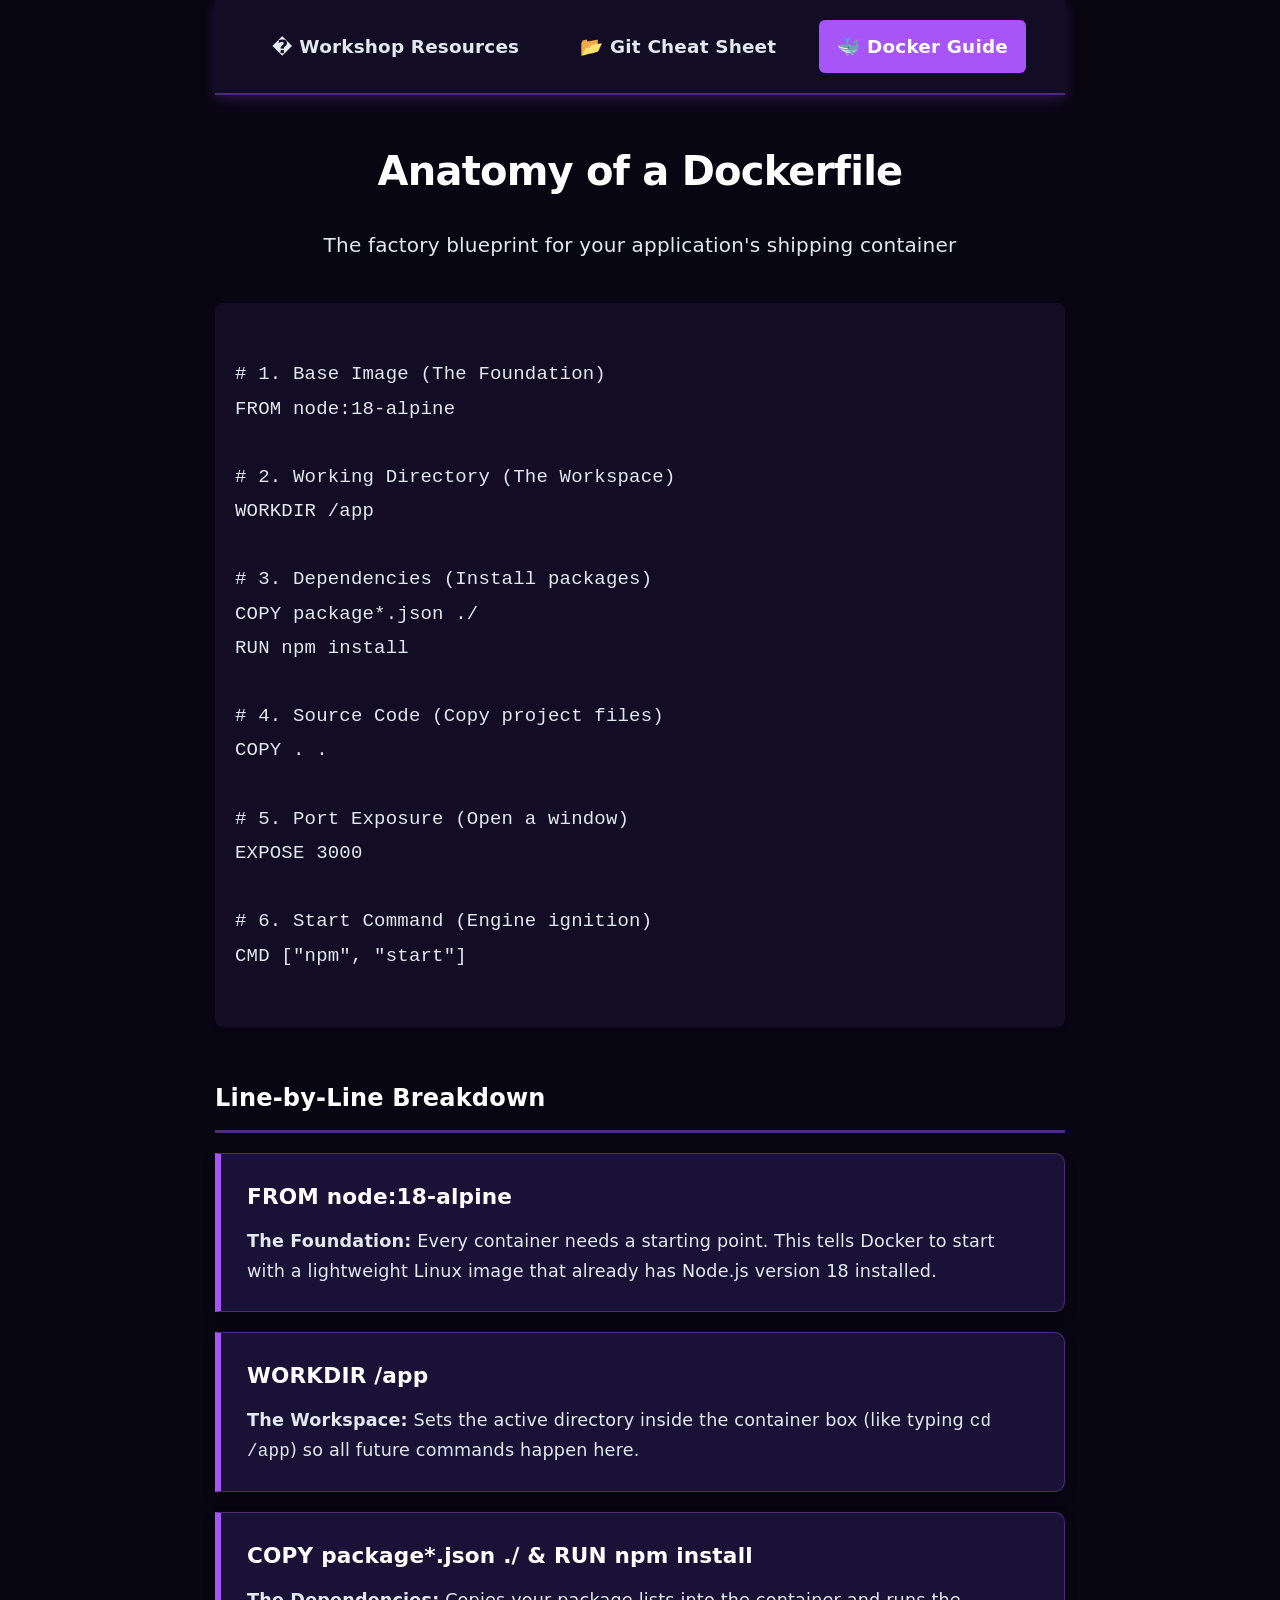
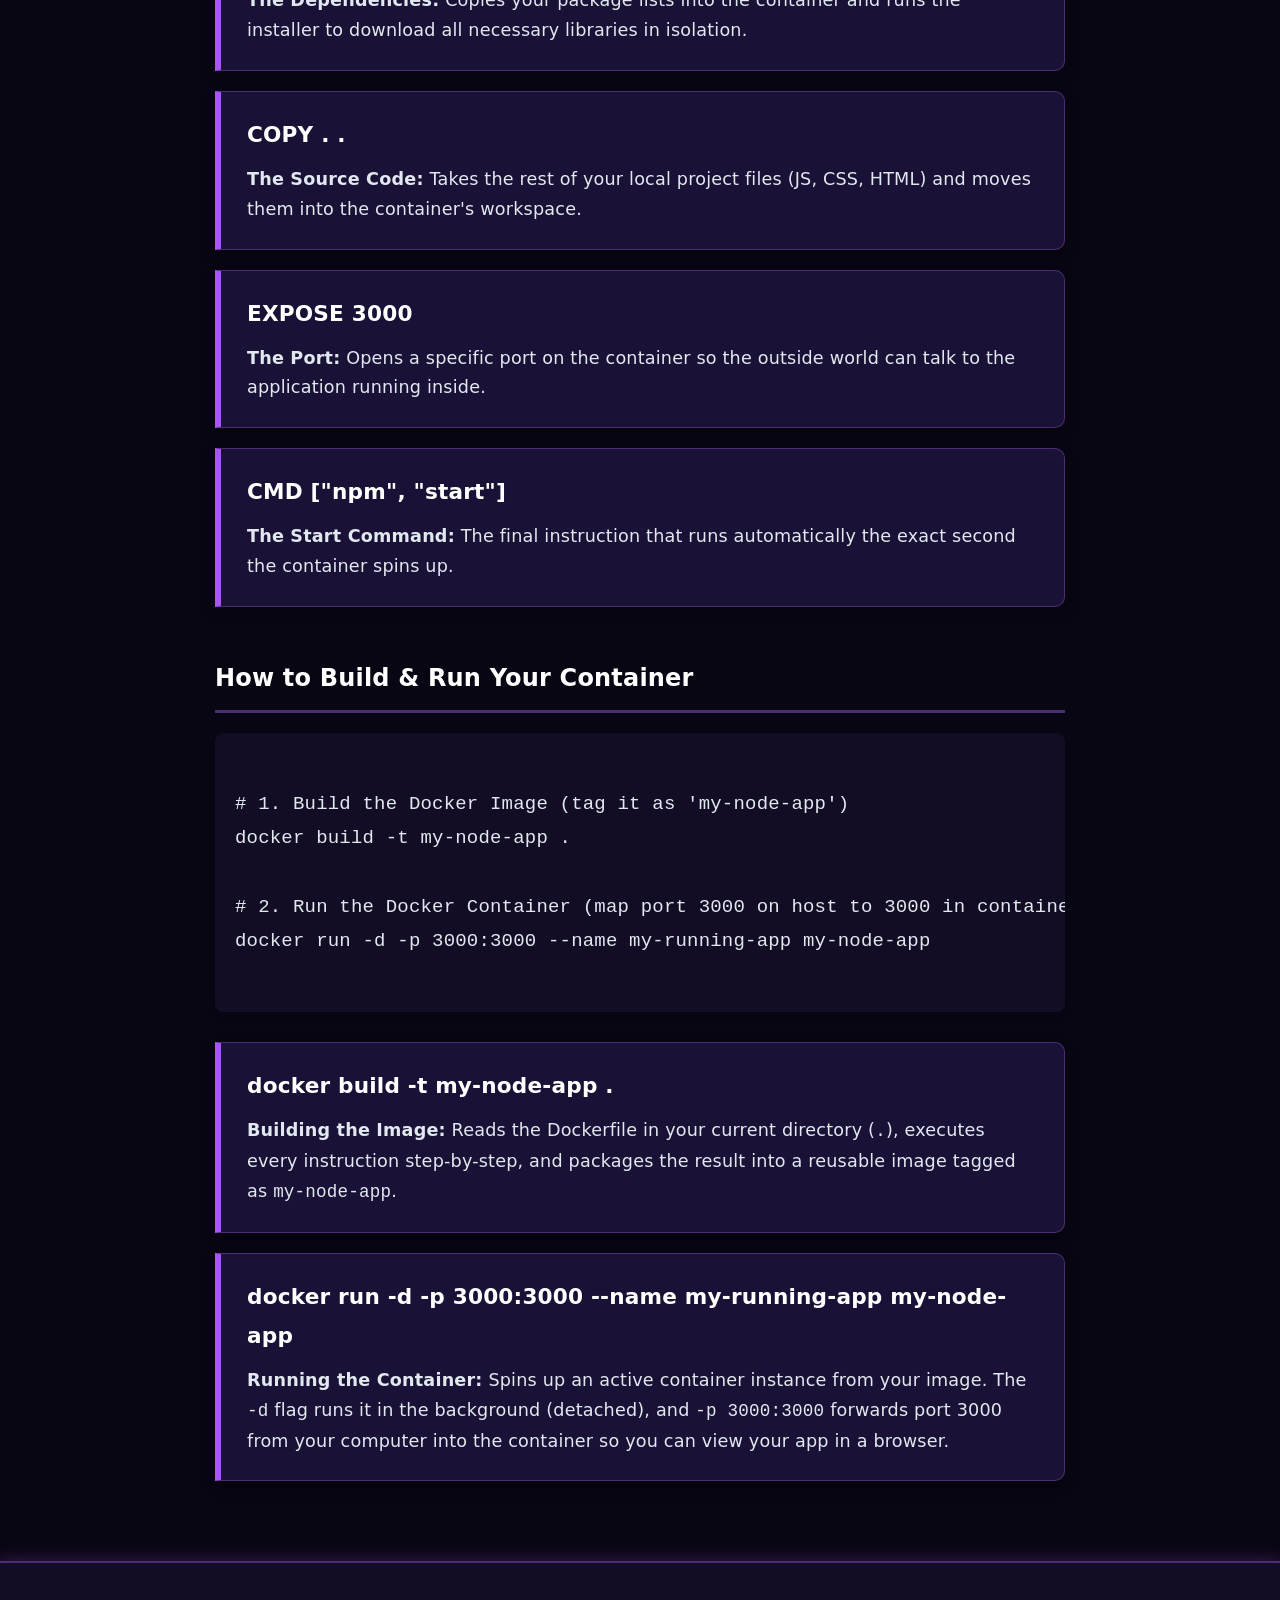
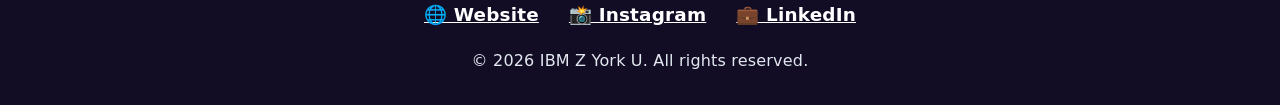
==== Docker.html @ 0e74eb6d "file updated nameing, style, and new page" ====
<!DOCTYPE html>
<html lang="en">
<head>
    <meta charset="UTF-8">
    <meta name="viewport" content="width=device-width, initial-scale=1.0">
    <title>Anatomy of a Dockerfile | IBM Z DevOps</title>
    <link rel="stylesheet" href="style.css">
</head>
<body>

<div class="container">
    <!-- Menu Bar -->
    <nav class="navbar">
        <a href="index.html">� Workshop Resources</a>
        <a href="Git.html">📂 Git Cheat Sheet</a>
        <a href="Docker.html" class="active">🐳 Docker Guide</a>
    </nav>

    <h1>Anatomy of a Dockerfile</h1>
    <p class="subtitle">The factory blueprint for your application's shipping container</p>

    <!-- Raw Dockerfile Display -->
    <div class="dockerfile-box">
        <code>
# 1. Base Image (The Foundation)
FROM node:18-alpine

# 2. Working Directory (The Workspace)
WORKDIR /app

# 3. Dependencies (Install packages)
COPY package*.json ./
RUN npm install

# 4. Source Code (Copy project files)
COPY . .

# 5. Port Exposure (Open a window)
EXPOSE 3000

# 6. Start Command (Engine ignition)
CMD ["npm", "start"]
        </code>
    </div>

    <h2 class="section-title">Line-by-Line Breakdown</h2>

    <div class="card">
        <h3>FROM node:18-alpine</h3>
        <p><strong>The Foundation:</strong> Every container needs a starting point. This tells Docker to start with a lightweight Linux image that already has Node.js version 18 installed.</p>
    </div>

    <div class="card">
        <h3>WORKDIR /app</h3>
        <p><strong>The Workspace:</strong> Sets the active directory inside the container box (like typing <code>cd /app</code>) so all future commands happen here.</p>
    </div>

    <div class="card">
        <h3>COPY package*.json ./ & RUN npm install</h3>
        <p><strong>The Dependencies:</strong> Copies your package lists into the container and runs the installer to download all necessary libraries in isolation.</p>
    </div>

    <div class="card">
        <h3>COPY . .</h3>
        <p><strong>The Source Code:</strong> Takes the rest of your local project files (JS, CSS, HTML) and moves them into the container's workspace.</p>
    </div>

    <div class="card">
        <h3>EXPOSE 3000</h3>
        <p><strong>The Port:</strong> Opens a specific port on the container so the outside world can talk to the application running inside.</p>
    </div>

    <div class="card">
        <h3>CMD ["npm", "start"]</h3>
        <p><strong>The Start Command:</strong> The final instruction that runs automatically the exact second the container spins up.</p>
    </div>

    <h2 class="section-title">How to Build & Run Your Container</h2>

    <div class="dockerfile-box">
        <code>
# 1. Build the Docker Image (tag it as 'my-node-app')
docker build -t my-node-app .

# 2. Run the Docker Container (map port 3000 on host to 3000 in container)
docker run -d -p 3000:3000 --name my-running-app my-node-app
        </code>
    </div>

    <div class="card">
        <h3>docker build -t my-node-app .</h3>
        <p><strong>Building the Image:</strong> Reads the Dockerfile in your current directory (<code>.</code>), executes every instruction step-by-step, and packages the result into a reusable image tagged as <code>my-node-app</code>.</p>
    </div>

    <div class="card">
        <h3>docker run -d -p 3000:3000 --name my-running-app my-node-app</h3>
        <p><strong>Running the Container:</strong> Spins up an active container instance from your image. The <code>-d</code> flag runs it in the background (detached), and <code>-p 3000:3000</code> forwards port 3000 from your computer into the container so you can view your app in a browser.</p>
    </div>

</div>

<!-- Footer Section -->
<footer class="footer">
    <div class="footer-links">
        <a href="https://ibm-z-york-u-website-nu.vercel.app/" target="_blank">🌐 Website</a>
        <a href="https://www.instagram.com/ibmzyorku/" target="_blank">📸 Instagram</a>
        <a href="https://www.linkedin.com/company/ibmzyorku" target="_blank">💼 LinkedIn</a>
    </div>
    <p>&copy; 2026 IBM Z York U. All rights reserved.</p>
</footer>

</body>
</html>
---- style.css ----
:root {
            --primary: #120c24;       /* Deep Rich Purple-Slate for Nav/Footer */
            --bg: #090614;            /* Deep Dark Mode Purple-Tinted Background */
            --card-bg: #1a1236;       /* Dark Purple Card Background */
            --accent: #a855f7;        /* Vibrant Purple Accent */
            --accent-hover: #c084fc;  /* Bright Purple for Hover */
            --text: #ffffff;          /* Pure White Text for Maximum Readability */
            --text-muted: #e2e8f0;    /* High-Contrast Light Muted Text */
            --border: #4c2c72;        /* Purple-Tinted Border Color */
        }
        body {
            font-family: 'Inter', system-ui, -apple-system, BlinkMacSystemFont, "Segoe UI", Roboto, Helvetica, Arial, sans-serif;
            background-color: var(--bg);
            color: var(--text);
            font-size: 19px;           /* Larger base font size for readability */
            line-height: 1.8;         /* Generous line spacing */
            letter-spacing: 0.01em;
            margin: 0;
            padding: 0;
            display: flex;
            flex-direction: column;
            min-height: 100vh;
            -webkit-font-smoothing: antialiased;
        }
        /* Full-Width Navigation Menu Bar */
        .navbar {
            display: flex;
            justify-content: center;
            gap: 25px;
            background-color: var(--primary);
            padding: 20px;
            width: 100%;
            box-sizing: border-box;
            box-shadow: 0 4px 12px rgba(168, 85, 247, 0.2);
            border-bottom: 2px solid var(--border);
            margin-bottom: 40px;
        }
        .navbar a {
            color: var(--text-muted);
            text-decoration: none;
            font-weight: 700;
            font-size: 1.15rem;
            padding: 10px 18px;
            border-radius: 6px;
            transition: background 0.2s, color 0.2s;
        }
        .navbar a:hover {
            background-color: var(--accent);
            color: #ffffff;
        }
        .navbar a.active {
            background-color: var(--accent);
            color: #ffffff;
        }
        .container {
            max-width: 850px;
            margin: 0 auto;
            flex: 1;
            width: 90%;
            box-sizing: border-box;
        }
         .dockerfile-box {
            background-color: var(--primary);
            color: #e2e8f0;
            padding: 20px;
            border-radius: 8px;
            font-family: monospace;
            overflow-x: auto;
            margin-bottom: 30px;
            box-shadow: 0 4px 6px rgba(0,0,0,0.1);
        }
        .dockerfile-box code {
            display: block;
            white-space: pre;
        }
        h1 {
            color: var(--text);
            text-align: center;
            font-size: 2.5rem;
            font-weight: 800;
            margin-bottom: 12px;
            letter-spacing: -0.02em;
        }
        .subtitle {
            text-align: center;
            color: var(--text-muted);
            font-size: 1.25rem;
            margin-bottom: 40px;
            font-weight: 500;
        }
        .section-title {
            color: var(--text);
            font-size: 1.5rem;
            font-weight: 700;
            border-bottom: 3px solid var(--border);
            padding-bottom: 10px;
            margin-top: 50px;
        }
        .card {
            background-color: var(--card-bg);
            border-left: 6px solid var(--accent);
            padding: 24px 26px;
            margin-bottom: 20px;
            border-radius: 0 10px 10px 0;
            box-shadow: 0 6px 12px rgba(0, 0, 0, 0.4);
            border-top: 1px solid var(--border);
            border-right: 1px solid var(--border);
            border-bottom: 1px solid var(--border);
        }
        .card h3 {
            margin: 0 0 10px 0;
            color: var(--text);
            font-family: inherit;
            font-size: 1.35rem;
            font-weight: 700;
        }
        .card p {
            margin: 0;
            color: var(--text-muted);
            font-size: 1.1rem;
            line-height: 1.7;
        }
        .card a {
            color: var(--accent-hover);
            text-decoration: underline;
            font-weight: 700;
        }
        .card a:hover {
            color: #ffffff;
        }
        /* Footer Styles */
        .footer {
            background-color: var(--primary);
            color: var(--text-muted);
            text-align: center;
            padding: 35px 20px;
            margin-top: 60px;
            width: 100%;
            box-sizing: border-box;
            border-top: 2px solid var(--border);
            box-shadow: 0 -4px 12px rgba(168, 85, 247, 0.2);
        }
        .footer-links {
            display: flex;
            justify-content: center;
            gap: 30px;
            margin-bottom: 15px;
            flex-wrap: wrap;
        }
        .footer-links a {
            color: var(--text);
            text-decoration: underline;
            font-weight: 700;
            font-size: 1.15rem;
            transition: color 0.2s;
        }
        .footer-links a:hover {
            color: var(--accent-hover);
        }
        .footer p {
            margin: 0;
            font-size: 1rem;
            color: var(--text-muted);
        }
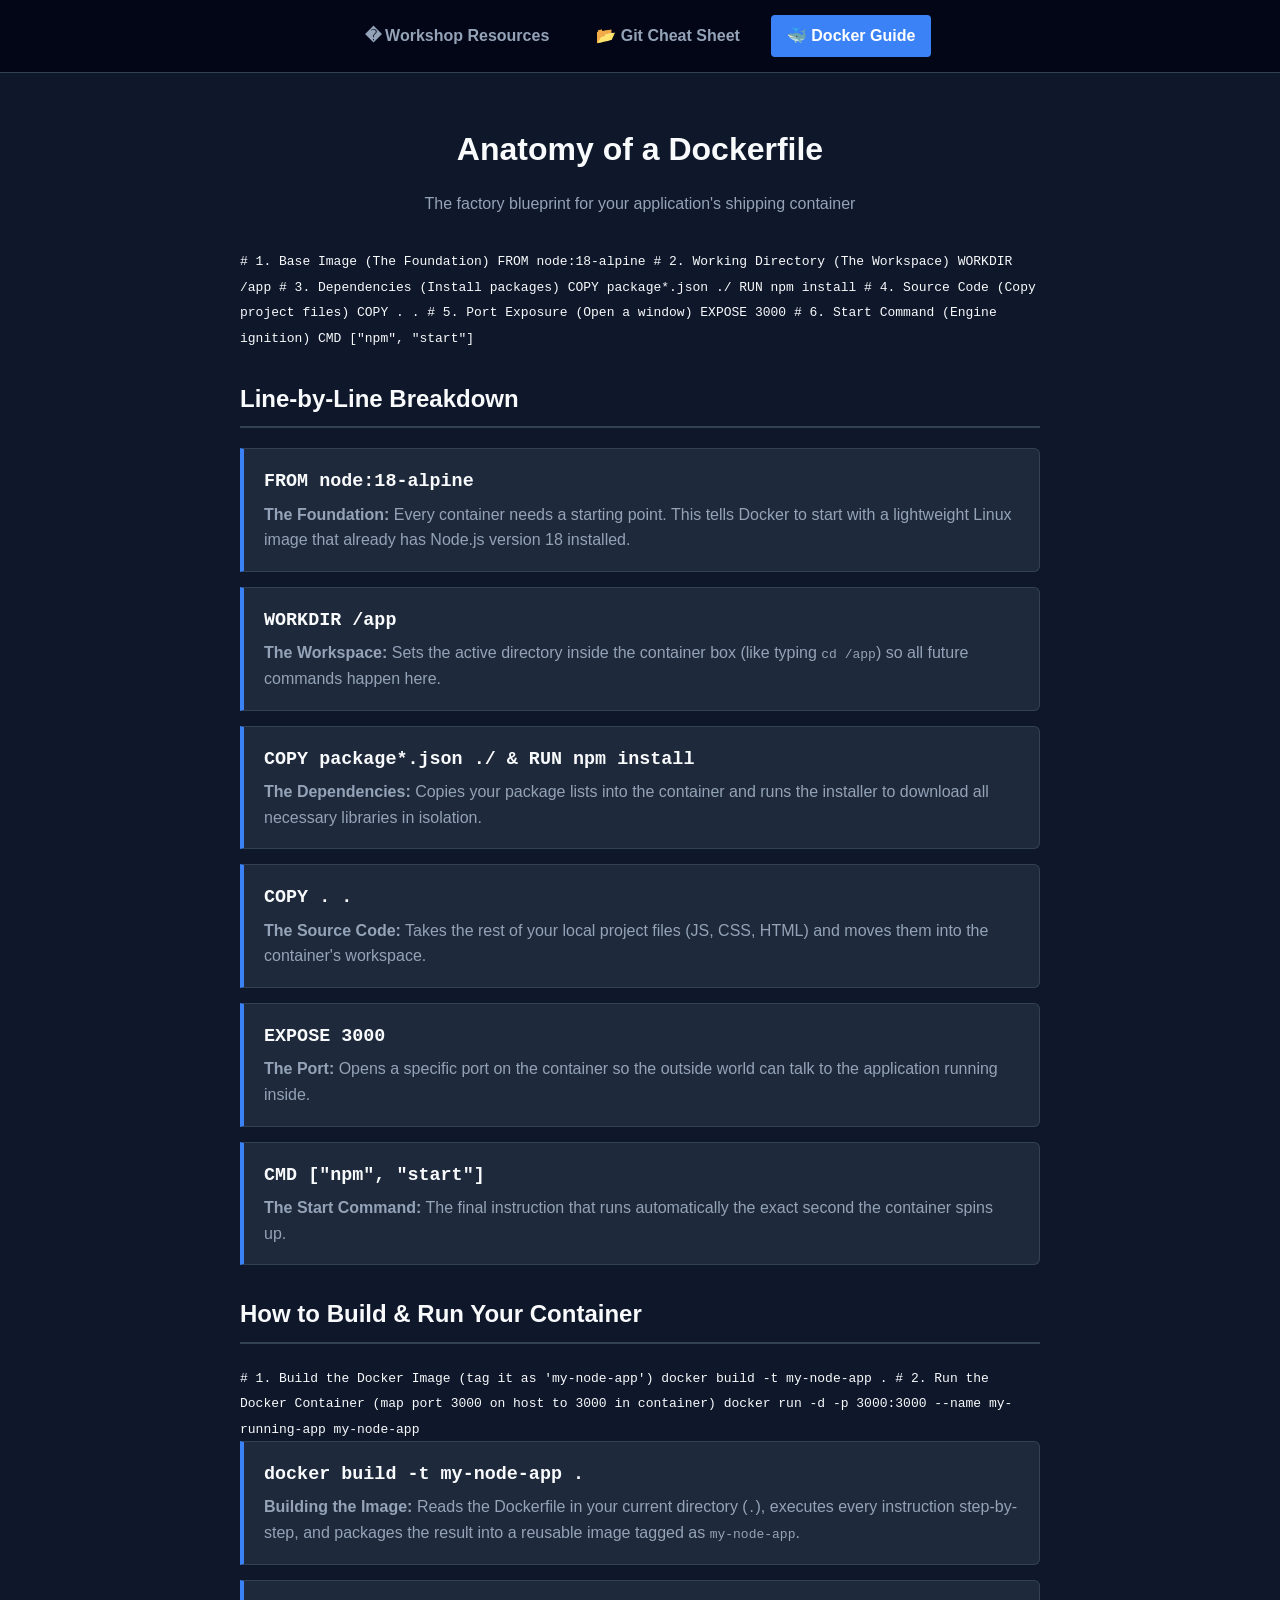
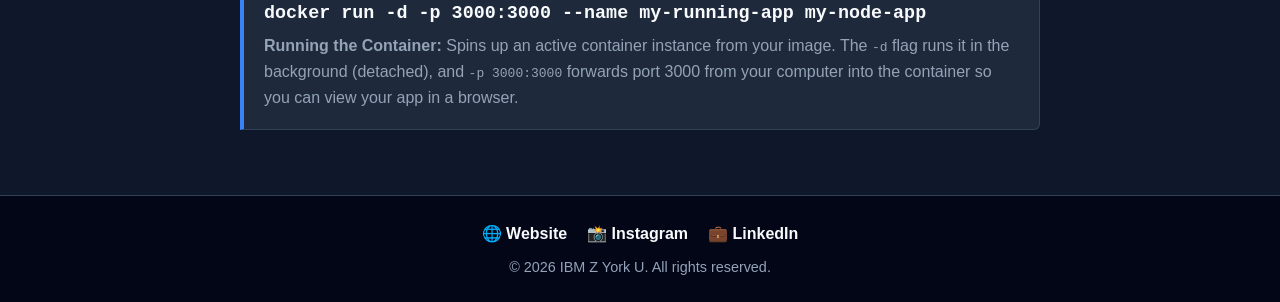
==== commit 1e00d5c7: "updating the style of the site" ====
--- a/Docker.html
+++ b/Docker.html
@@ -8,13 +8,15 @@
 </head>
 <body>
 
-<div class="container">
-    <!-- Menu Bar -->
+      <!-- Menu Bar -->
     <nav class="navbar">
         <a href="index.html">� Workshop Resources</a>
         <a href="Git.html">📂 Git Cheat Sheet</a>
         <a href="Docker.html" class="active">🐳 Docker Guide</a>
     </nav>
+    
+<div class="container">
+  
 
     <h1>Anatomy of a Dockerfile</h1>
     <p class="subtitle">The factory blueprint for your application's shipping container</p>
--- a/style.css
+++ b/style.css
@@ -1,164 +1,142 @@
 :root {
-            --primary: #120c24;       /* Deep Rich Purple-Slate for Nav/Footer */
-            --bg: #090614;            /* Deep Dark Mode Purple-Tinted Background */
-            --card-bg: #1a1236;       /* Dark Purple Card Background */
-            --accent: #a855f7;        /* Vibrant Purple Accent */
-            --accent-hover: #c084fc;  /* Bright Purple for Hover */
-            --text: #ffffff;          /* Pure White Text for Maximum Readability */
-            --text-muted: #e2e8f0;    /* High-Contrast Light Muted Text */
-            --border: #4c2c72;        /* Purple-Tinted Border Color */
+            --bg-color: #0f172a;        /* Sleek dark slate background */
+            --card-bg: #1e293b;       /* Dark gray for content boxes */
+            --text-main: #f8fafc;     /* Bright white for primary text */
+            --text-muted: #94a3b8;    /* Softer gray for subtitles */
+            --accent: #3b82f6;        /* Clean, professional blue */
+            --border-color: #334155;  /* Subtle line borders */
         }
+        
         body {
-            font-family: 'Inter', system-ui, -apple-system, BlinkMacSystemFont, "Segoe UI", Roboto, Helvetica, Arial, sans-serif;
-            background-color: var(--bg);
-            color: var(--text);
-            font-size: 19px;           /* Larger base font size for readability */
-            line-height: 1.8;         /* Generous line spacing */
-            letter-spacing: 0.01em;
+            font-family: Arial, sans-serif;
+            background-color: var(--bg-color);
+            color: var(--text-main);
+            line-height: 1.6;
             margin: 0;
             padding: 0;
             display: flex;
             flex-direction: column;
             min-height: 100vh;
-            -webkit-font-smoothing: antialiased;
         }
-        /* Full-Width Navigation Menu Bar */
+
+        /* Full-Width Navigation Bar */
         .navbar {
             display: flex;
             justify-content: center;
-            gap: 25px;
-            background-color: var(--primary);
-            padding: 20px;
+            gap: 15px;
+            background-color: #020617;
+            padding: 15px 20px;
             width: 100%;
             box-sizing: border-box;
-            box-shadow: 0 4px 12px rgba(168, 85, 247, 0.2);
-            border-bottom: 2px solid var(--border);
-            margin-bottom: 40px;
+            border-bottom: 1px solid var(--border-color);
+            margin-bottom: 30px;
         }
         .navbar a {
             color: var(--text-muted);
             text-decoration: none;
-            font-weight: 700;
-            font-size: 1.15rem;
-            padding: 10px 18px;
-            border-radius: 6px;
+            font-weight: bold;
+            padding: 8px 16px;
+            border-radius: 4px;
             transition: background 0.2s, color 0.2s;
         }
-        .navbar a:hover {
+        .navbar a:hover, .navbar a.active {
             background-color: var(--accent);
             color: #ffffff;
         }
-        .navbar a.active {
-            background-color: var(--accent);
-            color: #ffffff;
-        }
+
         .container {
-            max-width: 850px;
+            max-width: 800px;
             margin: 0 auto;
             flex: 1;
             width: 90%;
             box-sizing: border-box;
         }
-         .dockerfile-box {
-            background-color: var(--primary);
-            color: #e2e8f0;
-            padding: 20px;
-            border-radius: 8px;
-            font-family: monospace;
-            overflow-x: auto;
-            margin-bottom: 30px;
-            box-shadow: 0 4px 6px rgba(0,0,0,0.1);
+
+        h1 {
+            color: var(--text-main);
+            text-align: center;
+            margin-bottom: 10px;
         }
-        .dockerfile-box code {
-            display: block;
-            white-space: pre;
-        }
-        h1 {
-            color: var(--text);
-            text-align: center;
-            font-size: 2.5rem;
-            font-weight: 800;
-            margin-bottom: 12px;
-            letter-spacing: -0.02em;
-        }
+        
         .subtitle {
             text-align: center;
             color: var(--text-muted);
-            font-size: 1.25rem;
-            margin-bottom: 40px;
-            font-weight: 500;
+            margin-bottom: 30px;
         }
+
         .section-title {
-            color: var(--text);
-            font-size: 1.5rem;
-            font-weight: 700;
-            border-bottom: 3px solid var(--border);
-            padding-bottom: 10px;
-            margin-top: 50px;
+            color: var(--text-main);
+            border-bottom: 2px solid var(--border-color);
+            padding-bottom: 8px;
+            margin-top: 30px;
         }
+
         .card {
             background-color: var(--card-bg);
-            border-left: 6px solid var(--accent);
-            padding: 24px 26px;
-            margin-bottom: 20px;
-            border-radius: 0 10px 10px 0;
-            box-shadow: 0 6px 12px rgba(0, 0, 0, 0.4);
-            border-top: 1px solid var(--border);
-            border-right: 1px solid var(--border);
-            border-bottom: 1px solid var(--border);
+            border-left: 4px solid var(--accent);
+            padding: 18px 20px;
+            margin-bottom: 15px;
+            border-radius: 0 6px 6px 0;
+            border-top: 1px solid var(--border-color);
+            border-right: 1px solid var(--border-color);
+            border-bottom: 1px solid var(--border-color);
         }
+        
         .card h3 {
-            margin: 0 0 10px 0;
-            color: var(--text);
-            font-family: inherit;
-            font-size: 1.35rem;
-            font-weight: 700;
+            margin: 0 0 5px 0;
+            color: var(--text-main);
+            font-family: monospace;
+            font-size: 1.15rem;
         }
+        
         .card p {
             margin: 0;
             color: var(--text-muted);
-            font-size: 1.1rem;
-            line-height: 1.7;
         }
+        
         .card a {
-            color: var(--accent-hover);
+            color: var(--accent);
+            text-decoration: none;
+            font-weight: bold;
+        }
+        
+        .card a:hover {
             text-decoration: underline;
-            font-weight: 700;
         }
-        .card a:hover {
-            color: #ffffff;
-        }
+
         /* Footer Styles */
         .footer {
-            background-color: var(--primary);
+            background-color: #020617;
             color: var(--text-muted);
             text-align: center;
-            padding: 35px 20px;
-            margin-top: 60px;
+            padding: 25px 20px;
+            margin-top: 50px;
             width: 100%;
             box-sizing: border-box;
-            border-top: 2px solid var(--border);
-            box-shadow: 0 -4px 12px rgba(168, 85, 247, 0.2);
+            border-top: 1px solid var(--border-color);
         }
+        
         .footer-links {
             display: flex;
             justify-content: center;
-            gap: 30px;
-            margin-bottom: 15px;
+            gap: 20px;
+            margin-bottom: 10px;
             flex-wrap: wrap;
         }
+        
         .footer-links a {
-            color: var(--text);
+            color: var(--text-main);
+            text-decoration: none;
+            font-weight: bold;
+        }
+        
+        .footer-links a:hover {
+            color: var(--accent);
             text-decoration: underline;
-            font-weight: 700;
-            font-size: 1.15rem;
-            transition: color 0.2s;
         }
-        .footer-links a:hover {
-            color: var(--accent-hover);
-        }
+        
         .footer p {
             margin: 0;
-            font-size: 1rem;
+            font-size: 0.9rem;
             color: var(--text-muted);
         }
